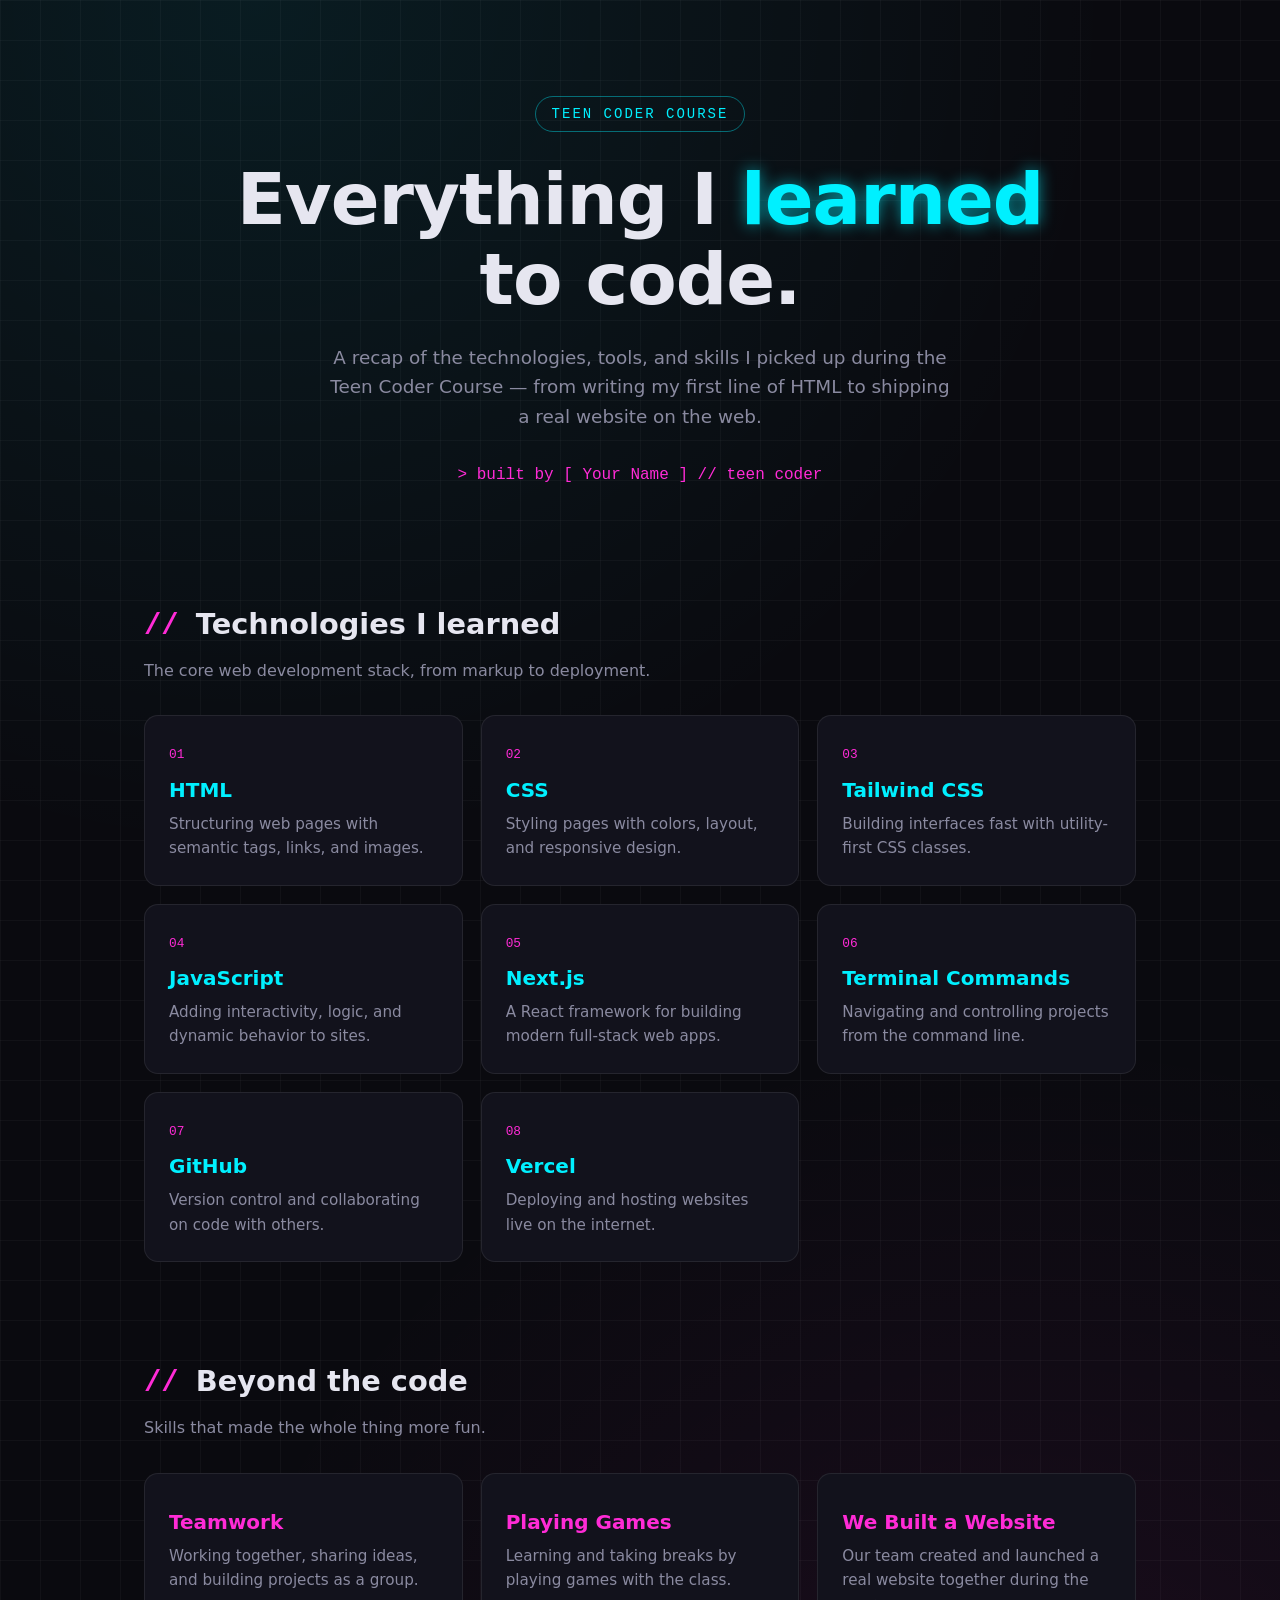
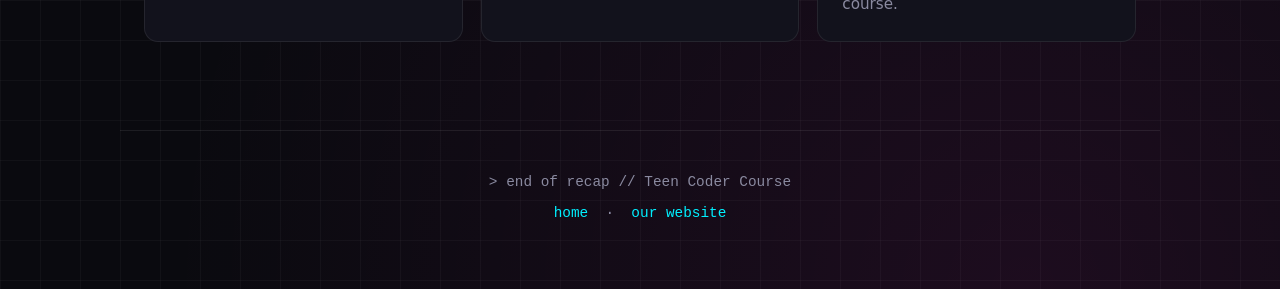
==== course.html @ fabb017d "feat: add new course page with CSS styles and content Co-authored-by: Lkhamaa619 <316030216+Lkhamaa6" ====
<!doctype html>
<html lang="en">
  <head>
    <meta charset="UTF-8" />
    <meta name="viewport" content="width=device-width, initial-scale=1.0" />
    <title>Teen Coder Course — Recap</title>
    <link rel="stylesheet" href="course.css" />
  </head>
  <body>
    <!-- HERO -->
    <header class="hero">
      <span class="tag">Teen Coder Course</span>
      <h1>Everything I <span class="glow">learned</span> to code.</h1>
      <p class="intro">
        A recap of the technologies, tools, and skills I picked up during the
        Teen Coder Course — from writing my first line of HTML to shipping a
        real website on the web.
      </p>
      <p class="name-line">&gt; built by [ Your Name ] // teen coder</p>
    </header>

    <!-- TECH SKILLS -->
    <section class="block">
      <h2 class="section-title">Technologies I learned</h2>
      <p class="section-sub">
        The core web development stack, from markup to deployment.
      </p>

      <div class="grid">
        <article class="card">
          <span class="num">01</span>
          <h3>HTML</h3>
          <p>Structuring web pages with semantic tags, links, and images.</p>
        </article>

        <article class="card">
          <span class="num">02</span>
          <h3>CSS</h3>
          <p>Styling pages with colors, layout, and responsive design.</p>
        </article>

        <article class="card">
          <span class="num">03</span>
          <h3>Tailwind CSS</h3>
          <p>Building interfaces fast with utility-first CSS classes.</p>
        </article>

        <article class="card">
          <span class="num">04</span>
          <h3>JavaScript</h3>
          <p>Adding interactivity, logic, and dynamic behavior to sites.</p>
        </article>

        <article class="card">
          <span class="num">05</span>
          <h3>Next.js</h3>
          <p>A React framework for building modern full-stack web apps.</p>
        </article>

        <article class="card">
          <span class="num">06</span>
          <h3>Terminal Commands</h3>
          <p>Navigating and controlling projects from the command line.</p>
        </article>

        <article class="card">
          <span class="num">07</span>
          <h3>GitHub</h3>
          <p>Version control and collaborating on code with others.</p>
        </article>

        <article class="card">
          <span class="num">08</span>
          <h3>Vercel</h3>
          <p>Deploying and hosting websites live on the internet.</p>
        </article>
      </div>
    </section>

    <!-- SOFT SKILLS -->
    <section class="block">
      <h2 class="section-title">Beyond the code</h2>
      <p class="section-sub">Skills that made the whole thing more fun.</p>

      <div class="soft">
        <article class="card">
          <h3>Teamwork</h3>
          <p>Working together, sharing ideas, and building projects as a group.</p>
        </article>

        <article class="card">
          <h3>Playing Games</h3>
          <p>Learning and taking breaks by playing games with the class.</p>
        </article>

        <article class="card">
          <h3>We Built a Website</h3>
          <p>
            Our team created and launched a real website together during the
            course.
          </p>
        </article>
      </div>
    </section>

    <!-- FOOTER -->
    <footer class="site">
      <p>&gt; end of recap // Teen Coder Course</p>
      <p style="margin-top: 8px">
        <a href="index.html">home</a> &nbsp;·&nbsp;
        <a href="menu.html">our website</a>
      </p>
    </footer>
  </body>
</html>
---- course.css ----
:root {
  --bg: #0a0a0f;
  --panel: #12121c;
  --text: #e6e6f0;
  --muted: #8a8aa0;
  --cyan: #00f0ff;
  --magenta: #ff2bd6;
}

* {
  box-sizing: border-box;
  margin: 0;
  padding: 0;
}

html,
body {
  background-color: var(--bg);
  color: var(--text);
  font-family: "Segoe UI", system-ui, -apple-system, sans-serif;
  line-height: 1.6;
  scroll-behavior: smooth;
}

/* subtle grid glow background */
body {
  background-image:
    radial-gradient(circle at 20% 0%, rgba(0, 240, 255, 0.08), transparent 40%),
    radial-gradient(circle at 80% 100%, rgba(255, 43, 214, 0.08), transparent 40%),
    linear-gradient(rgba(255, 255, 255, 0.03) 1px, transparent 1px),
    linear-gradient(90deg, rgba(255, 255, 255, 0.03) 1px, transparent 1px);
  background-size: auto, auto, 40px 40px, 40px 40px;
}

.mono {
  font-family: "Courier New", ui-monospace, monospace;
}

/* ---------- HERO ---------- */
.hero {
  max-width: 960px;
  margin: 0 auto;
  padding: 96px 24px 64px;
  text-align: center;
}

.tag {
  display: inline-block;
  font-family: "Courier New", monospace;
  font-size: 14px;
  letter-spacing: 2px;
  color: var(--cyan);
  border: 1px solid rgba(0, 240, 255, 0.4);
  border-radius: 999px;
  padding: 6px 16px;
  margin-bottom: 28px;
  text-transform: uppercase;
}

.hero h1 {
  font-size: clamp(2.4rem, 6vw, 4.5rem);
  font-weight: 800;
  letter-spacing: -1px;
  line-height: 1.1;
}

.hero h1 .glow {
  color: var(--cyan);
  text-shadow: 0 0 16px rgba(0, 240, 255, 0.6);
}

.hero p.intro {
  color: var(--muted);
  max-width: 620px;
  margin: 24px auto 0;
  font-size: 1.15rem;
}

.name-line {
  margin-top: 32px;
  font-family: "Courier New", monospace;
  color: var(--magenta);
  font-size: 1rem;
}

/* ---------- SECTIONS ---------- */
section.block {
  max-width: 1040px;
  margin: 0 auto;
  padding: 48px 24px;
}

.section-title {
  font-size: 1.8rem;
  font-weight: 700;
  margin-bottom: 8px;
}

.section-title::before {
  content: "// ";
  color: var(--magenta);
  font-family: "Courier New", monospace;
}

.section-sub {
  color: var(--muted);
  margin-bottom: 32px;
}

/* ---------- SKILLS GRID ---------- */
.grid {
  display: grid;
  grid-template-columns: repeat(auto-fill, minmax(240px, 1fr));
  gap: 18px;
}

.card {
  background-color: var(--panel);
  border: 1px solid rgba(255, 255, 255, 0.08);
  border-radius: 14px;
  padding: 24px;
  transition: transform 0.18s ease, border-color 0.18s ease, box-shadow 0.18s ease;
}

.card:hover {
  transform: translateY(-4px);
  border-color: rgba(0, 240, 255, 0.5);
  box-shadow: 0 0 24px rgba(0, 240, 255, 0.15);
}

.card .num {
  font-family: "Courier New", monospace;
  font-size: 0.8rem;
  color: var(--magenta);
}

.card h3 {
  font-size: 1.25rem;
  margin: 8px 0 6px;
  color: var(--cyan);
}

.card p {
  color: var(--muted);
  font-size: 0.95rem;
}

/* ---------- SOFT SKILLS ---------- */
.soft {
  display: grid;
  grid-template-columns: repeat(auto-fit, minmax(260px, 1fr));
  gap: 18px;
}

.soft .card:hover {
  border-color: rgba(255, 43, 214, 0.5);
  box-shadow: 0 0 24px rgba(255, 43, 214, 0.15);
}

.soft .card h3 {
  color: var(--magenta);
}

/* ---------- FOOTER ---------- */
footer.site {
  max-width: 1040px;
  margin: 40px auto 0;
  padding: 40px 24px 64px;
  border-top: 1px solid rgba(255, 255, 255, 0.08);
  text-align: center;
  color: var(--muted);
  font-family: "Courier New", monospace;
  font-size: 0.9rem;
}

footer.site a {
  color: var(--cyan);
  text-decoration: none;
}

footer.site a:hover {
  text-decoration: underline;
}
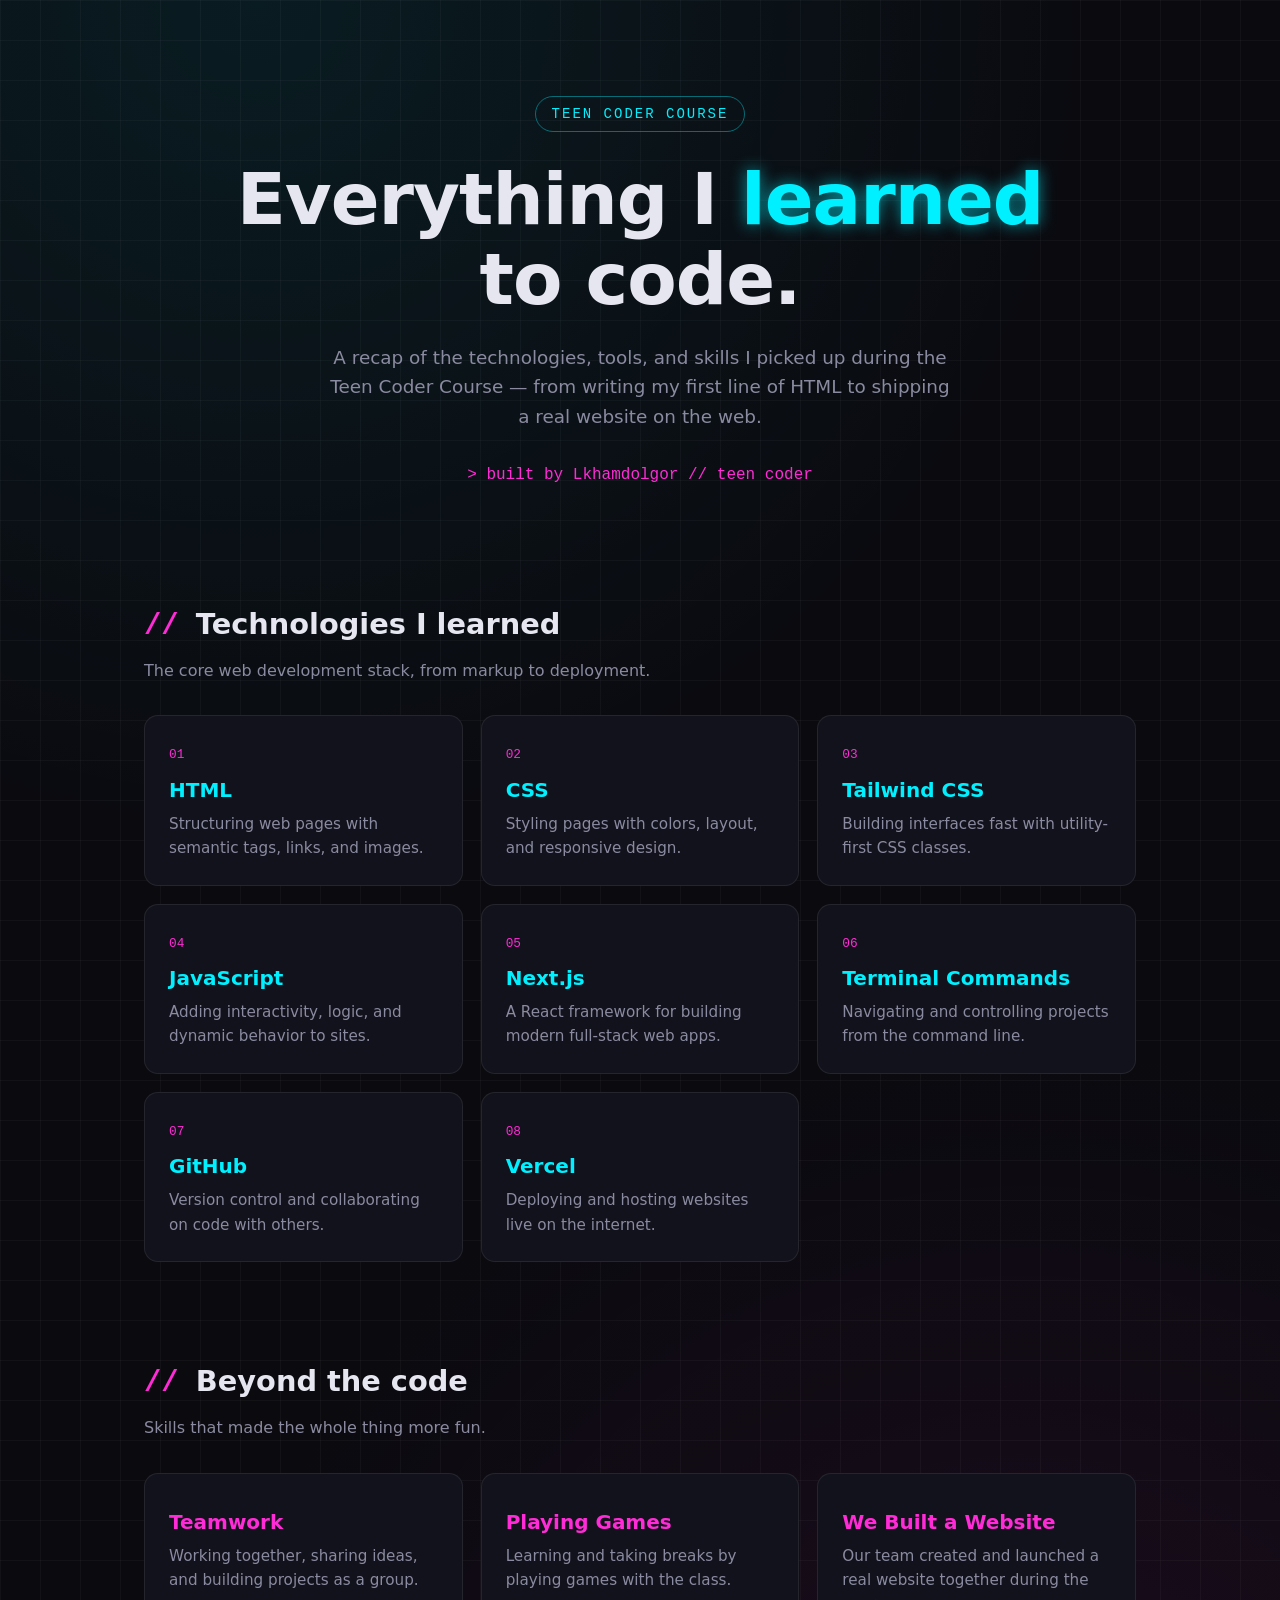
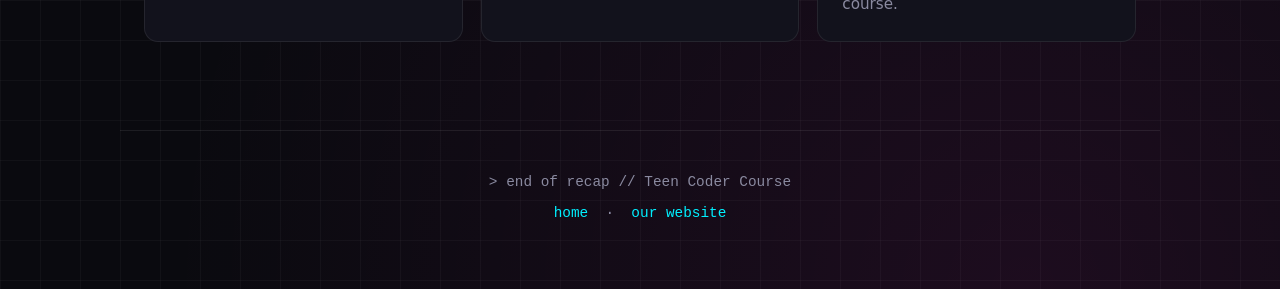
==== commit 7e8b10d1: "feat: update author name in course.html to Lkhamdolgor Co-authored-by: Lkhamaa619 <316030216+Lkhamaa" ====
--- a/course.html
+++ b/course.html
@@ -16,7 +16,7 @@
         Teen Coder Course — from writing my first line of HTML to shipping a
         real website on the web.
       </p>
-      <p class="name-line">&gt; built by [ Your Name ] // teen coder</p>
+      <p class="name-line">&gt; built by Lkhamdolgor // teen coder</p>
     </header>
 
     <!-- TECH SKILLS -->
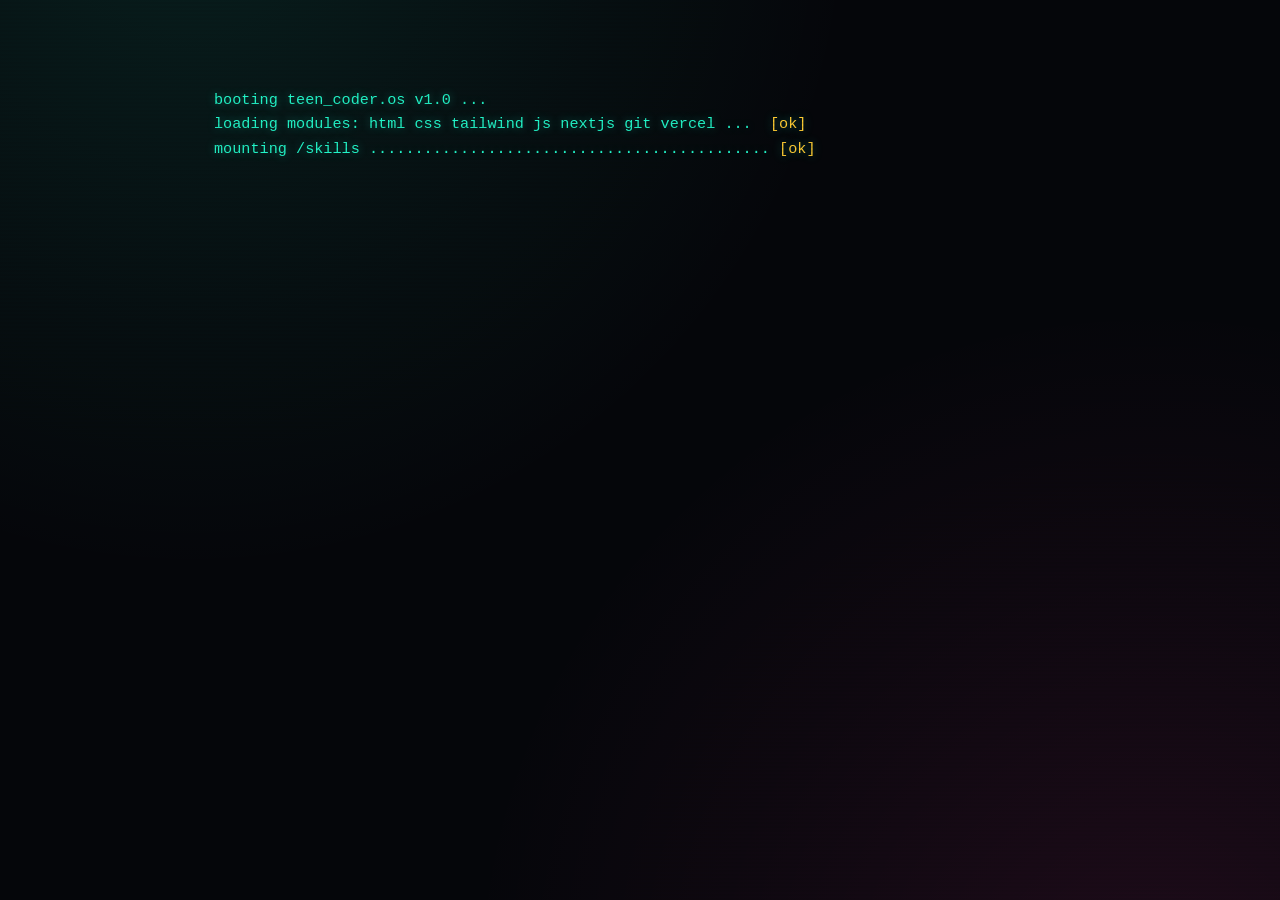
==== commit c8ea0809: "feat: update color scheme and add new UI elements in course.css Co-authored-by: Lkhamaa619 <31603021" ====
--- a/course.html
+++ b/course.html
@@ -3,113 +3,93 @@
   <head>
     <meta charset="UTF-8" />
     <meta name="viewport" content="width=device-width, initial-scale=1.0" />
-    <title>Teen Coder Course — Recap</title>
+    <title>teen_coder.os — Lkhamdolgor</title>
+    <meta
+      name="description"
+      content="An interactive terminal recap of everything Lkhamdolgor learned during the Teen Coder Course."
+    />
     <link rel="stylesheet" href="course.css" />
   </head>
   <body>
-    <!-- HERO -->
-    <header class="hero">
-      <span class="tag">Teen Coder Course</span>
-      <h1>Everything I <span class="glow">learned</span> to code.</h1>
-      <p class="intro">
-        A recap of the technologies, tools, and skills I picked up during the
-        Teen Coder Course — from writing my first line of HTML to shipping a
-        real website on the web.
-      </p>
-      <p class="name-line">&gt; built by Lkhamdolgor // teen coder</p>
-    </header>
+    <div class="scanlines" aria-hidden="true"></div>
 
-    <!-- TECH SKILLS -->
-    <section class="block">
-      <h2 class="section-title">Technologies I learned</h2>
-      <p class="section-sub">
-        The core web development stack, from markup to deployment.
-      </p>
+    <!-- BOOT SEQUENCE -->
+    <div id="boot" class="boot">
+      <pre id="boot-log" class="boot-log" aria-hidden="true"></pre>
+    </div>
 
-      <div class="grid">
-        <article class="card">
-          <span class="num">01</span>
-          <h3>HTML</h3>
-          <p>Structuring web pages with semantic tags, links, and images.</p>
-        </article>
+    <!-- MAIN OS SHELL -->
+    <main id="os" class="os" hidden>
+      <div class="window">
+        <div class="titlebar">
+          <span class="dots" aria-hidden="true">
+            <i class="dot red"></i><i class="dot yellow"></i><i class="dot green"></i>
+          </span>
+          <span class="title">lkhamdolgor@teen-coder: ~</span>
+          <span class="status"><i class="live"></i> online</span>
+        </div>
 
-        <article class="card">
-          <span class="num">02</span>
-          <h3>CSS</h3>
-          <p>Styling pages with colors, layout, and responsive design.</p>
-        </article>
+        <div class="screen">
+          <!-- HERO -->
+          <header class="hero">
+            <h1 class="ascii" aria-label="teen coder OS">
+teen_coder<span class="glow">.os</span></h1>
+            <p class="intro">
+              &gt; A recap of everything <strong>Lkhamdolgor</strong> learned during the
+              Teen Coder Course — from the first line of HTML to shipping a real
+              website live on the web.
+            </p>
+            <p class="hint">
+              Type a command below and hit <kbd>Enter</kbd>. Try
+              <button class="cmd-chip" data-cmd="help">help</button>
+              <button class="cmd-chip" data-cmd="skills">skills</button>
+              <button class="cmd-chip" data-cmd="about">about</button>
+            </p>
+          </header>
 
-        <article class="card">
-          <span class="num">03</span>
-          <h3>Tailwind CSS</h3>
-          <p>Building interfaces fast with utility-first CSS classes.</p>
-        </article>
+          <!-- INTERACTIVE TERMINAL OUTPUT -->
+          <section class="terminal" aria-label="Interactive terminal">
+            <div id="output" class="output" role="log" aria-live="polite"></div>
+            <form id="prompt-form" class="prompt-line" autocomplete="off">
+              <label for="cmd" class="ps1">lkhamdolgor@teen-coder:~$</label>
+              <input
+                id="cmd"
+                class="cmd-input"
+                type="text"
+                name="cmd"
+                aria-label="Terminal command input"
+                spellcheck="false"
+                autocapitalize="off"
+              />
+              <span class="caret" aria-hidden="true"></span>
+            </form>
+          </section>
 
-        <article class="card">
-          <span class="num">04</span>
-          <h3>JavaScript</h3>
-          <p>Adding interactivity, logic, and dynamic behavior to sites.</p>
-        </article>
+          <!-- SKILLS AS ACHIEVEMENTS -->
+          <section id="skills-panel" class="panel">
+            <h2 class="panel-title">// skills unlocked</h2>
+            <p class="panel-sub">8 / 8 technologies mastered during the course.</p>
+            <div class="grid" id="skill-grid"></div>
+          </section>
 
-        <article class="card">
-          <span class="num">05</span>
-          <h3>Next.js</h3>
-          <p>A React framework for building modern full-stack web apps.</p>
-        </article>
+          <!-- BEYOND CODE -->
+          <section class="panel">
+            <h2 class="panel-title">// beyond the code</h2>
+            <p class="panel-sub">The stuff that made it more than just typing.</p>
+            <div class="soft" id="soft-grid"></div>
+          </section>
 
-        <article class="card">
-          <span class="num">06</span>
-          <h3>Terminal Commands</h3>
-          <p>Navigating and controlling projects from the command line.</p>
-        </article>
+          <footer class="site">
+            <p>&gt; process finished with exit code 0 // Teen Coder Course</p>
+            <p class="links">
+              <a href="index.html">home</a> ·
+              <a href="menu.html">our website</a>
+            </p>
+          </footer>
+        </div>
+      </div>
+    </main>
 
-        <article class="card">
-          <span class="num">07</span>
-          <h3>GitHub</h3>
-          <p>Version control and collaborating on code with others.</p>
-        </article>
-
-        <article class="card">
-          <span class="num">08</span>
-          <h3>Vercel</h3>
-          <p>Deploying and hosting websites live on the internet.</p>
-        </article>
-      </div>
-    </section>
-
-    <!-- SOFT SKILLS -->
-    <section class="block">
-      <h2 class="section-title">Beyond the code</h2>
-      <p class="section-sub">Skills that made the whole thing more fun.</p>
-
-      <div class="soft">
-        <article class="card">
-          <h3>Teamwork</h3>
-          <p>Working together, sharing ideas, and building projects as a group.</p>
-        </article>
-
-        <article class="card">
-          <h3>Playing Games</h3>
-          <p>Learning and taking breaks by playing games with the class.</p>
-        </article>
-
-        <article class="card">
-          <h3>We Built a Website</h3>
-          <p>
-            Our team created and launched a real website together during the
-            course.
-          </p>
-        </article>
-      </div>
-    </section>
-
-    <!-- FOOTER -->
-    <footer class="site">
-      <p>&gt; end of recap // Teen Coder Course</p>
-      <p style="margin-top: 8px">
-        <a href="index.html">home</a> &nbsp;·&nbsp;
-        <a href="menu.html">our website</a>
-      </p>
-    </footer>
+    <script src="course.js" defer></script>
   </body>
 </html>
--- a/course.css
+++ b/course.css
@@ -1,10 +1,14 @@
 :root {
-  --bg: #0a0a0f;
-  --panel: #12121c;
-  --text: #e6e6f0;
-  --muted: #8a8aa0;
-  --cyan: #00f0ff;
-  --magenta: #ff2bd6;
+  --bg: #05060a;
+  --panel: #0d1017;
+  --panel-2: #11151f;
+  --text: #d6f5e6;
+  --muted: #6f7d8c;
+  --cyan: #22f5c8;
+  --magenta: #ff3ba7;
+  --amber: #ffcc33;
+  --line: rgba(120, 255, 220, 0.1);
+  --mono: "SFMono-Regular", "Courier New", ui-monospace, monospace;
 }
 
 * {
@@ -17,144 +21,384 @@
 body {
   background-color: var(--bg);
   color: var(--text);
-  font-family: "Segoe UI", system-ui, -apple-system, sans-serif;
+  font-family: var(--mono);
   line-height: 1.6;
   scroll-behavior: smooth;
 }
 
-/* subtle grid glow background */
 body {
+  min-height: 100vh;
   background-image:
-    radial-gradient(circle at 20% 0%, rgba(0, 240, 255, 0.08), transparent 40%),
-    radial-gradient(circle at 80% 100%, rgba(255, 43, 214, 0.08), transparent 40%),
-    linear-gradient(rgba(255, 255, 255, 0.03) 1px, transparent 1px),
-    linear-gradient(90deg, rgba(255, 255, 255, 0.03) 1px, transparent 1px);
-  background-size: auto, auto, 40px 40px, 40px 40px;
-}
-
-.mono {
-  font-family: "Courier New", ui-monospace, monospace;
+    radial-gradient(circle at 15% -10%, rgba(34, 245, 200, 0.1), transparent 45%),
+    radial-gradient(circle at 90% 110%, rgba(255, 59, 167, 0.1), transparent 45%);
+  padding: 24px 16px 64px;
+}
+
+/* CRT scanline overlay — the signature element */
+.scanlines {
+  position: fixed;
+  inset: 0;
+  pointer-events: none;
+  z-index: 50;
+  background: repeating-linear-gradient(
+    to bottom,
+    rgba(0, 0, 0, 0) 0px,
+    rgba(0, 0, 0, 0) 2px,
+    rgba(0, 0, 0, 0.14) 3px,
+    rgba(0, 0, 0, 0) 4px
+  );
+  mix-blend-mode: multiply;
+}
+
+/* ---------- BOOT SEQUENCE ---------- */
+.boot {
+  max-width: 900px;
+  margin: 40px auto;
+  padding: 24px;
+}
+
+.boot-log {
+  font-family: var(--mono);
+  font-size: 0.95rem;
+  color: var(--cyan);
+  white-space: pre-wrap;
+  text-shadow: 0 0 10px rgba(34, 245, 200, 0.4);
+}
+
+.boot-log .ok {
+  color: var(--amber);
+}
+
+.boot.done {
+  display: none;
+}
+
+/* ---------- OS WINDOW ---------- */
+.os {
+  max-width: 980px;
+  margin: 0 auto;
+  animation: fadeUp 0.5s ease both;
+}
+
+@keyframes fadeUp {
+  from {
+    opacity: 0;
+    transform: translateY(16px);
+  }
+  to {
+    opacity: 1;
+    transform: translateY(0);
+  }
+}
+
+.window {
+  background-color: var(--panel);
+  border: 1px solid var(--line);
+  border-radius: 14px;
+  overflow: hidden;
+  box-shadow:
+    0 0 0 1px rgba(0, 0, 0, 0.4),
+    0 30px 80px rgba(0, 0, 0, 0.6),
+    0 0 60px rgba(34, 245, 200, 0.06);
+}
+
+.titlebar {
+  display: flex;
+  align-items: center;
+  gap: 12px;
+  padding: 12px 16px;
+  background: linear-gradient(180deg, var(--panel-2), var(--panel));
+  border-bottom: 1px solid var(--line);
+}
+
+.dots {
+  display: inline-flex;
+  gap: 7px;
+}
+
+.dot {
+  width: 12px;
+  height: 12px;
+  border-radius: 50%;
+  display: inline-block;
+}
+
+.dot.red {
+  background: #ff5f57;
+}
+.dot.yellow {
+  background: #febc2e;
+}
+.dot.green {
+  background: #28c840;
+}
+
+.titlebar .title {
+  color: var(--muted);
+  font-size: 0.85rem;
+}
+
+.titlebar .status {
+  margin-left: auto;
+  color: var(--cyan);
+  font-size: 0.78rem;
+  display: inline-flex;
+  align-items: center;
+  gap: 6px;
+}
+
+.live {
+  width: 8px;
+  height: 8px;
+  border-radius: 50%;
+  background: var(--cyan);
+  box-shadow: 0 0 10px var(--cyan);
+  animation: pulse 1.4s infinite;
+}
+
+@keyframes pulse {
+  0%,
+  100% {
+    opacity: 1;
+  }
+  50% {
+    opacity: 0.3;
+  }
+}
+
+.screen {
+  padding: 32px 28px 40px;
 }
 
 /* ---------- HERO ---------- */
 .hero {
-  max-width: 960px;
-  margin: 0 auto;
-  padding: 96px 24px 64px;
-  text-align: center;
-}
-
-.tag {
-  display: inline-block;
-  font-family: "Courier New", monospace;
-  font-size: 14px;
-  letter-spacing: 2px;
-  color: var(--cyan);
-  border: 1px solid rgba(0, 240, 255, 0.4);
-  border-radius: 999px;
-  padding: 6px 16px;
-  margin-bottom: 28px;
-  text-transform: uppercase;
-}
-
-.hero h1 {
-  font-size: clamp(2.4rem, 6vw, 4.5rem);
+  padding-bottom: 24px;
+  border-bottom: 1px dashed var(--line);
+}
+
+.ascii {
+  font-family: var(--mono);
+  font-size: clamp(2.2rem, 7vw, 4rem);
   font-weight: 800;
   letter-spacing: -1px;
-  line-height: 1.1;
-}
-
-.hero h1 .glow {
-  color: var(--cyan);
-  text-shadow: 0 0 16px rgba(0, 240, 255, 0.6);
-}
-
-.hero p.intro {
-  color: var(--muted);
-  max-width: 620px;
-  margin: 24px auto 0;
-  font-size: 1.15rem;
-}
-
-.name-line {
-  margin-top: 32px;
-  font-family: "Courier New", monospace;
+  color: var(--text);
+}
+
+.ascii .glow {
+  color: var(--cyan);
+  text-shadow: 0 0 18px rgba(34, 245, 200, 0.7);
+}
+
+.hero .intro {
+  color: var(--muted);
+  max-width: 640px;
+  margin-top: 16px;
+  font-size: 1.02rem;
+}
+
+.hero .intro strong {
   color: var(--magenta);
-  font-size: 1rem;
-}
-
-/* ---------- SECTIONS ---------- */
-section.block {
-  max-width: 1040px;
-  margin: 0 auto;
-  padding: 48px 24px;
-}
-
-.section-title {
-  font-size: 1.8rem;
+}
+
+.hint {
+  margin-top: 20px;
+  color: var(--muted);
+  font-size: 0.9rem;
+}
+
+kbd {
+  background: var(--panel-2);
+  border: 1px solid var(--line);
+  border-radius: 6px;
+  padding: 1px 7px;
+  color: var(--text);
+  font-size: 0.8rem;
+}
+
+.cmd-chip {
+  font-family: var(--mono);
+  background: transparent;
+  border: 1px solid rgba(34, 245, 200, 0.4);
+  color: var(--cyan);
+  border-radius: 999px;
+  padding: 3px 12px;
+  margin: 0 2px;
+  cursor: pointer;
+  font-size: 0.82rem;
+  transition: all 0.15s ease;
+}
+
+.cmd-chip:hover {
+  background: rgba(34, 245, 200, 0.12);
+  box-shadow: 0 0 14px rgba(34, 245, 200, 0.25);
+}
+
+/* ---------- TERMINAL ---------- */
+.terminal {
+  margin-top: 24px;
+  background: #04050a;
+  border: 1px solid var(--line);
+  border-radius: 12px;
+  padding: 18px;
+  min-height: 160px;
+}
+
+.output {
+  font-size: 0.92rem;
+  white-space: pre-wrap;
+  word-break: break-word;
+}
+
+.output .line {
+  margin-bottom: 4px;
+  animation: fadeUp 0.2s ease both;
+}
+
+.output .echo {
+  color: var(--muted);
+}
+
+.output .echo b {
+  color: var(--cyan);
+}
+
+.output .res {
+  color: var(--text);
+}
+
+.output .accent {
+  color: var(--magenta);
+}
+
+.output .warn {
+  color: var(--amber);
+}
+
+.prompt-line {
+  display: flex;
+  align-items: center;
+  gap: 8px;
+  margin-top: 8px;
+  padding-top: 10px;
+  border-top: 1px dashed var(--line);
+}
+
+.ps1 {
+  color: var(--cyan);
+  font-size: 0.9rem;
+  white-space: nowrap;
+}
+
+.cmd-input {
+  flex: 1;
+  background: transparent;
+  border: none;
+  outline: none;
+  color: var(--text);
+  font-family: var(--mono);
+  font-size: 0.95rem;
+  caret-color: var(--cyan);
+}
+
+/* ---------- PANELS ---------- */
+.panel {
+  margin-top: 40px;
+}
+
+.panel-title {
+  color: var(--cyan);
+  font-size: 1.35rem;
   font-weight: 700;
-  margin-bottom: 8px;
-}
-
-.section-title::before {
-  content: "// ";
-  color: var(--magenta);
-  font-family: "Courier New", monospace;
-}
-
-.section-sub {
-  color: var(--muted);
-  margin-bottom: 32px;
-}
-
-/* ---------- SKILLS GRID ---------- */
+}
+
+.panel-sub {
+  color: var(--muted);
+  margin: 6px 0 22px;
+  font-size: 0.92rem;
+}
+
+/* ---------- SKILL / ACHIEVEMENT CARDS ---------- */
 .grid {
   display: grid;
-  grid-template-columns: repeat(auto-fill, minmax(240px, 1fr));
-  gap: 18px;
+  grid-template-columns: repeat(auto-fill, minmax(230px, 1fr));
+  gap: 14px;
 }
 
 .card {
-  background-color: var(--panel);
-  border: 1px solid rgba(255, 255, 255, 0.08);
-  border-radius: 14px;
-  padding: 24px;
+  background: linear-gradient(180deg, var(--panel-2), var(--panel));
+  border: 1px solid var(--line);
+  border-radius: 12px;
+  padding: 18px;
   transition: transform 0.18s ease, border-color 0.18s ease, box-shadow 0.18s ease;
 }
 
 .card:hover {
   transform: translateY(-4px);
-  border-color: rgba(0, 240, 255, 0.5);
-  box-shadow: 0 0 24px rgba(0, 240, 255, 0.15);
+  border-color: rgba(34, 245, 200, 0.5);
+  box-shadow: 0 0 26px rgba(34, 245, 200, 0.14);
+}
+
+.card .top {
+  display: flex;
+  align-items: center;
+  justify-content: space-between;
 }
 
 .card .num {
-  font-family: "Courier New", monospace;
-  font-size: 0.8rem;
+  font-size: 0.72rem;
   color: var(--magenta);
+  letter-spacing: 1px;
+}
+
+.card .badge {
+  font-size: 0.66rem;
+  color: var(--amber);
+  border: 1px solid rgba(255, 204, 51, 0.4);
+  border-radius: 999px;
+  padding: 1px 8px;
 }
 
 .card h3 {
-  font-size: 1.25rem;
-  margin: 8px 0 6px;
+  font-size: 1.12rem;
+  margin: 10px 0 6px;
   color: var(--cyan);
 }
 
 .card p {
   color: var(--muted);
-  font-size: 0.95rem;
+  font-size: 0.88rem;
+  min-height: 48px;
+}
+
+/* XP bar */
+.xp {
+  height: 6px;
+  border-radius: 999px;
+  background: rgba(255, 255, 255, 0.06);
+  overflow: hidden;
+  margin-top: 12px;
+}
+
+.xp span {
+  display: block;
+  height: 100%;
+  width: 0;
+  border-radius: 999px;
+  background: linear-gradient(90deg, var(--cyan), var(--magenta));
+  box-shadow: 0 0 12px rgba(34, 245, 200, 0.5);
+  transition: width 1s ease;
 }
 
 /* ---------- SOFT SKILLS ---------- */
 .soft {
   display: grid;
-  grid-template-columns: repeat(auto-fit, minmax(260px, 1fr));
-  gap: 18px;
+  grid-template-columns: repeat(auto-fit, minmax(250px, 1fr));
+  gap: 14px;
 }
 
 .soft .card:hover {
-  border-color: rgba(255, 43, 214, 0.5);
-  box-shadow: 0 0 24px rgba(255, 43, 214, 0.15);
+  border-color: rgba(255, 59, 167, 0.5);
+  box-shadow: 0 0 26px rgba(255, 59, 167, 0.14);
 }
 
 .soft .card h3 {
@@ -162,22 +406,41 @@
 }
 
 /* ---------- FOOTER ---------- */
-footer.site {
-  max-width: 1040px;
-  margin: 40px auto 0;
-  padding: 40px 24px 64px;
-  border-top: 1px solid rgba(255, 255, 255, 0.08);
-  text-align: center;
-  color: var(--muted);
-  font-family: "Courier New", monospace;
-  font-size: 0.9rem;
-}
-
-footer.site a {
+.site {
+  margin-top: 44px;
+  padding-top: 22px;
+  border-top: 1px dashed var(--line);
+  color: var(--muted);
+  font-size: 0.85rem;
+}
+
+.site .links {
+  margin-top: 8px;
+}
+
+.site a {
   color: var(--cyan);
   text-decoration: none;
 }
 
-footer.site a:hover {
+.site a:hover {
   text-decoration: underline;
 }
+
+@media (max-width: 600px) {
+  .screen {
+    padding: 22px 16px 30px;
+  }
+  .titlebar .title {
+    display: none;
+  }
+}
+
+@media (prefers-reduced-motion: reduce) {
+  *,
+  *::before,
+  *::after {
+    animation: none !important;
+    transition: none !important;
+  }
+}
